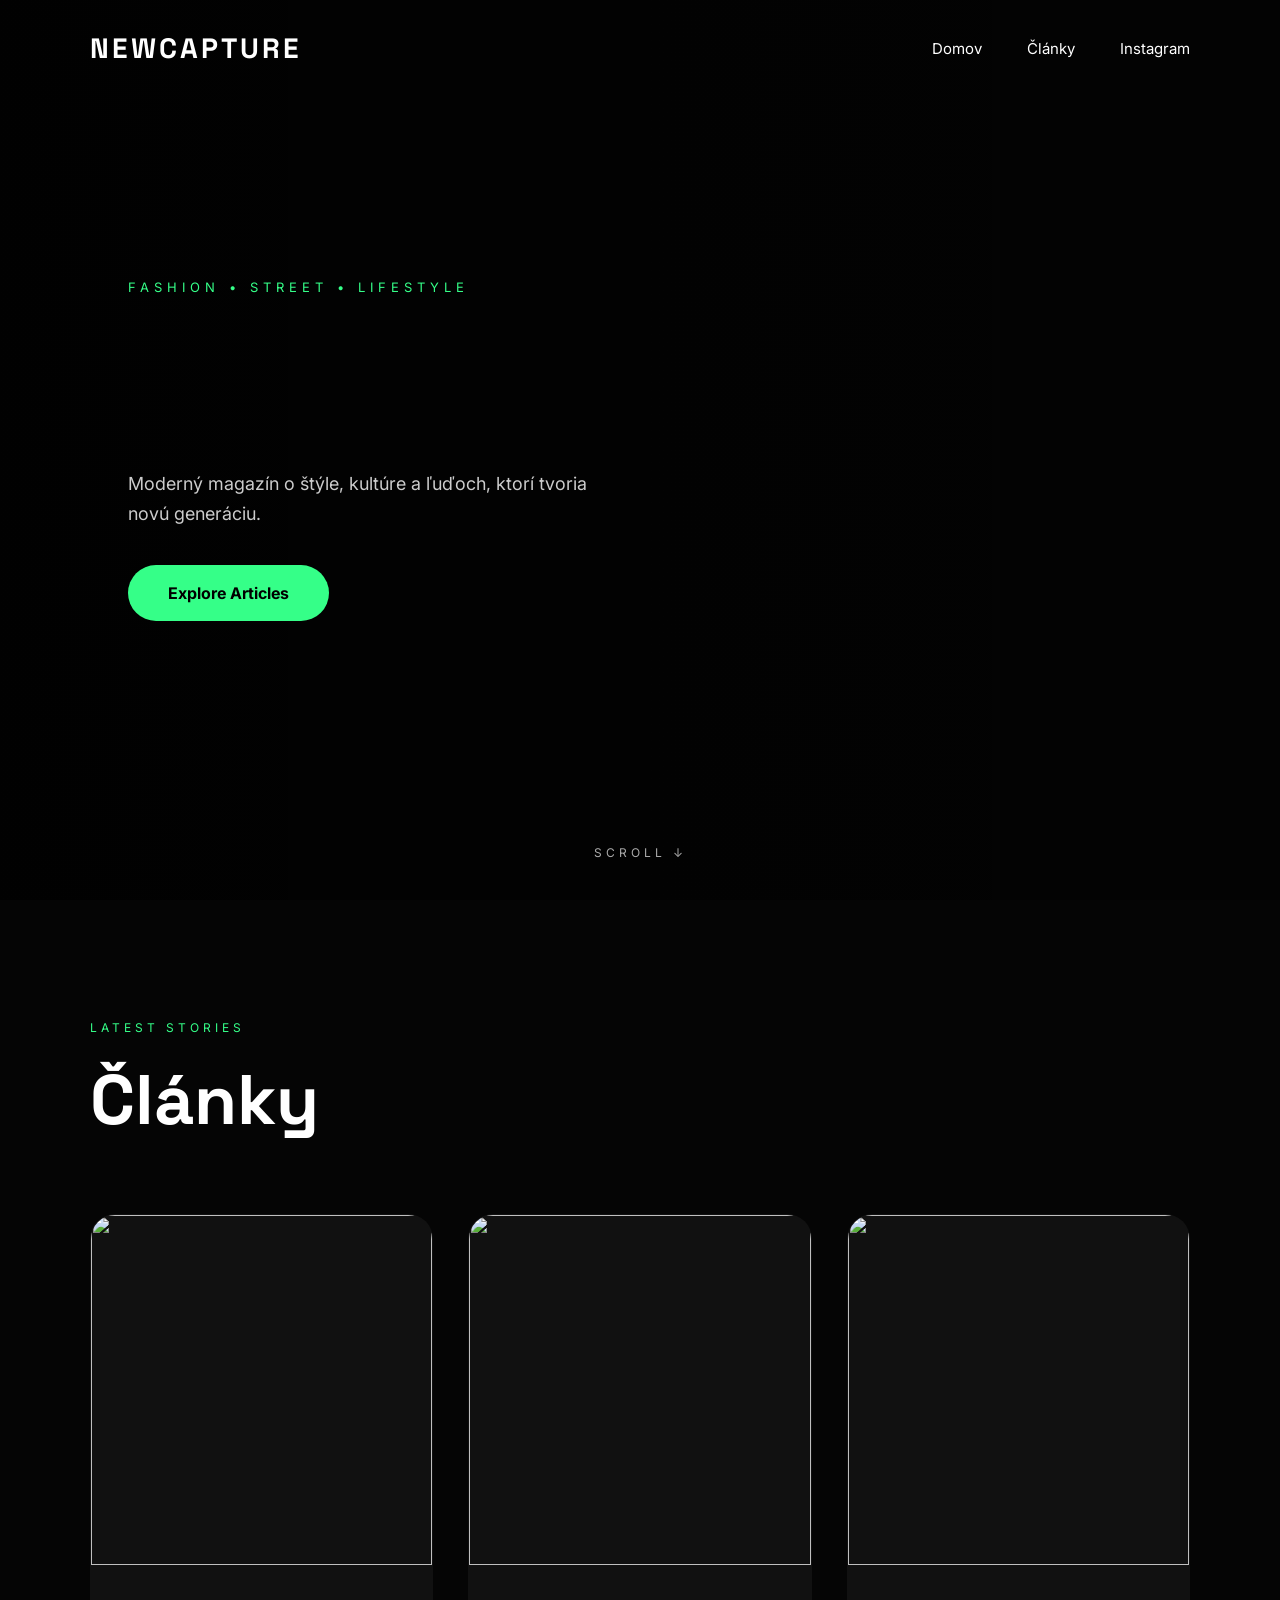
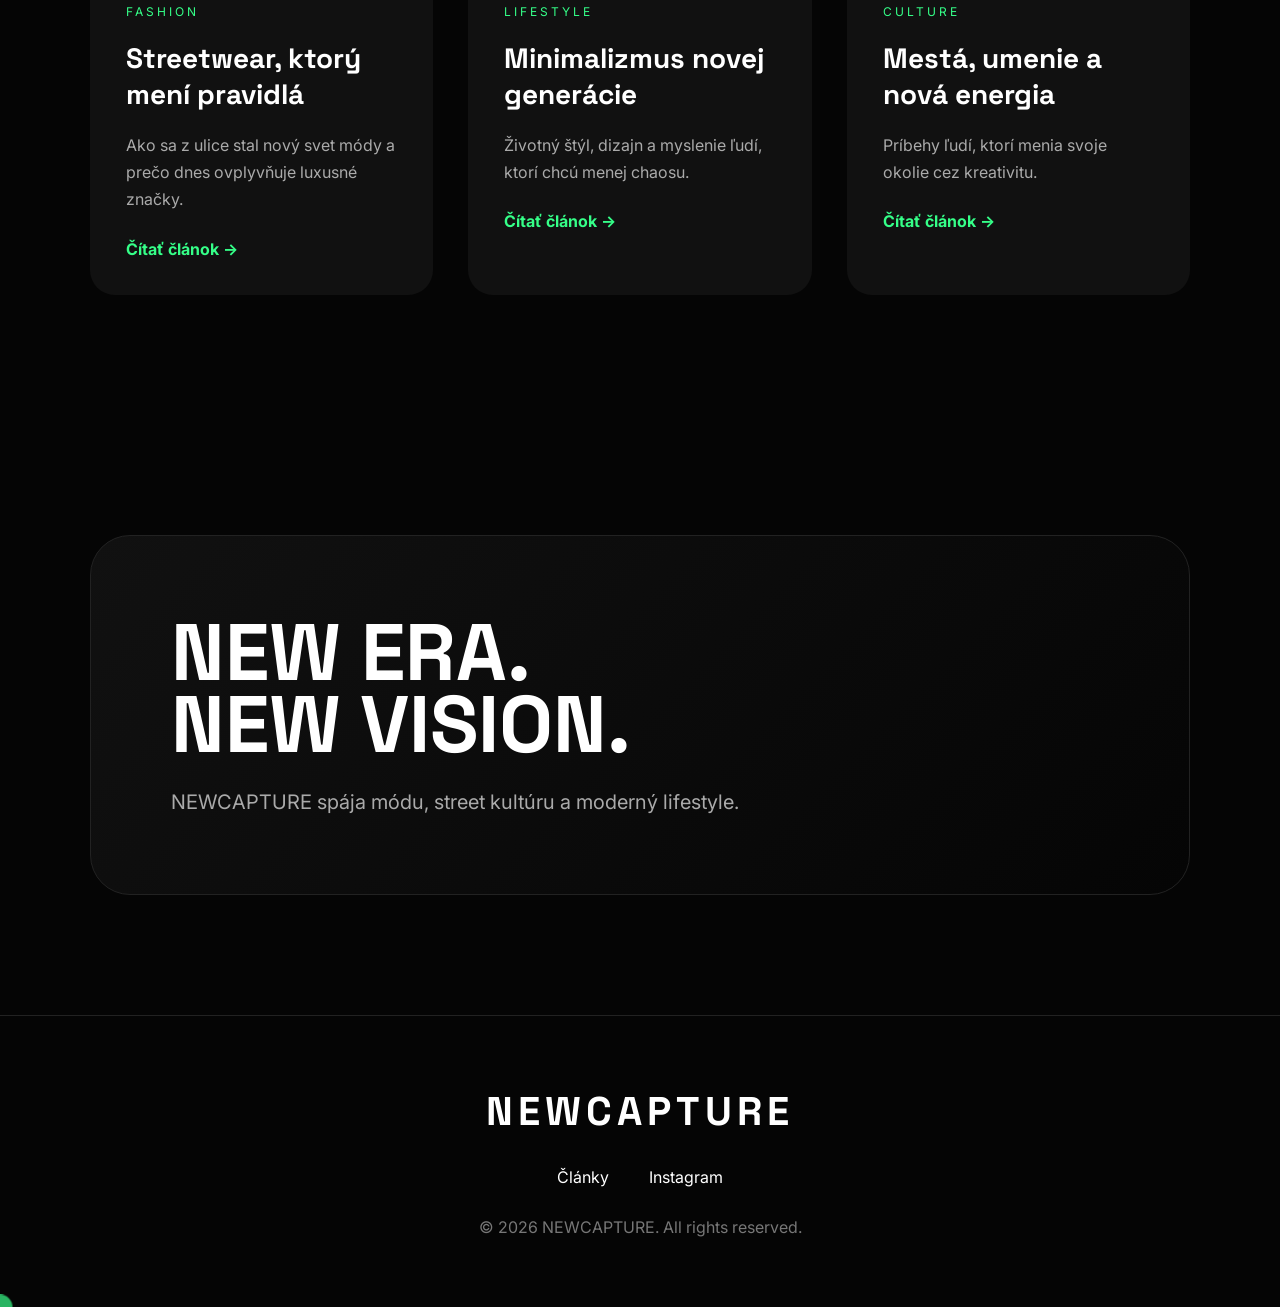
==== index.html @ cebbd97d "Update index.html" ====
<!DOCTYPE html>
<html lang="sk">

<head>

<meta charset="UTF-8">
<meta name="viewport" content="width=device-width, initial-scale=1.0">

<title>NEWCAPTURE — Culture & Lifestyle Magazine</title>

<meta name="description" content="NEWCAPTURE - moderný magazín o fashion, street culture a lifestyle.">

<link rel="preconnect" href="https://fonts.googleapis.com">
<link rel="preconnect" href="https://fonts.gstatic.com" crossorigin>

<link href="https://fonts.googleapis.com/css2?family=Inter:wght@300;400;500;600;700;900&family=Space+Grotesk:wght@400;500;600;700&display=swap" rel="stylesheet">

<link rel="stylesheet" href="style.css">

</head>


<body>


<!-- LOADER -->

<div class="loader">

<div class="loader-logo">
NEWCAPTURE
</div>

</div>



<!-- NAVBAR -->

<header class="navbar">

<div class="logo">
NEWCAPTURE
</div>


<nav>

<a href="#home">Domov</a>
<a href="#articles">Články</a>

<a href="https://instagram.com/" target="_blank">
Instagram
</a>

</nav>


<div class="menu">
<span></span>
<span></span>
</div>


</header>





<!-- HERO -->

<section class="hero" id="home">


<div class="hero-bg"></div>


<div class="hero-content">


<p class="small-title">
FASHION • STREET • LIFESTYLE
</p>


<h1>

</CAPTURE


THE MOMENT>

</h1>


<p class="hero-text">

Moderný magazín o štýle,
kultúre a ľuďoch, ktorí tvoria
novú generáciu.

</p>



<a href="#articles" class="main-button">

Explore Articles

</a>


</div>



<div class="scroll">

SCROLL ↓

</div>


</section>







<!-- ARTICLES -->

<section class="articles" id="articles">


<div class="section-head">


<p>
LATEST STORIES
</p>


<h2>
Články
</h2>


</div>





<div class="article-grid">



<article class="card">


<div class="image">

<img src="https://images.unsplash.com/photo-1523398002811-999ca8dec234?auto=format&fit=crop&w=1200&q=80">

</div>


<div class="card-content">


<span>
FASHION
</span>


<h3>
Streetwear, ktorý mení pravidlá
</h3>


<p>

Ako sa z ulice stal nový svet módy
a prečo dnes ovplyvňuje luxusné značky.

</p>


<a href="#">
Čítať článok →
</a>


</div>


</article>
 






<article class="card">


<div class="image">

<img src="https://images.unsplash.com/photo-1515886657613-9f3515b0c78f?auto=format&fit=crop&w=1200&q=80">

</div>


<div class="card-content">


<span>
LIFESTYLE
</span>


<h3>
Minimalizmus novej generácie
</h3>


<p>

Životný štýl, dizajn a myslenie
ľudí, ktorí chcú menej chaosu.

</p>


<a href="#">
Čítať článok →
</a>


</div>


</article>








<article class="card">


<div class="image">

<img src="https://images.unsplash.com/photo-1483985988355-763728e1935b?auto=format&fit=crop&w=1200&q=80">

</div>


<div class="card-content">


<span>
CULTURE
</span>


<h3>
Mestá, umenie a nová energia
</h3>


<p>

Príbehy ľudí, ktorí menia svoje okolie
cez kreativitu.

</p>


<a href="#">
Čítať článok →
</a>


</div>


</article>



</div>


</section>









<!-- FEATURE -->

<section class="feature">


<div class="feature-box">


<h2>
NEW ERA.
<br>
NEW VISION.
</h2>


<p>

NEWCAPTURE spája módu,
street kultúru a moderný lifestyle.

</p>


</div>


</section>









<!-- FOOTER -->

<footer>


<div class="footer-logo">
NEWCAPTURE
</div>


<div class="footer-links">

<a href="#articles">
Články
</a>


<a href="https://instagram.com/" target="_blank">
Instagram
</a>

</div>



<p>
© 2026 NEWCAPTURE. All rights reserved.
</p>


</footer>





<script src="script.js"></script>


</body>

</html>
---- style.css ----
*{
margin:0;
padding:0;
box-sizing:border-box;
}


:root{

--black:#050505;
--dark:#0b0b0b;
--card:#111111;

--green:#35ff88;
--green-dark:#0fa957;

--white:#ffffff;
--gray:#9b9b9b;

}



html{

scroll-behavior:smooth;

}



body{

background:var(--black);
color:white;
font-family:'Inter',sans-serif;
overflow-x:hidden;

}



/* LOADER */


.loader{

position:fixed;
top:0;
left:0;

width:100%;
height:100vh;

background:#000;

display:flex;
align-items:center;
justify-content:center;

z-index:9999;

animation:loaderOut 1.5s forwards;
animation-delay:1.5s;

}



.loader-logo{

font-family:'Space Grotesk',sans-serif;

font-size:50px;
font-weight:800;

letter-spacing:8px;

color:var(--green);

animation:pulse 1s infinite alternate;

}



@keyframes loaderOut{

to{

opacity:0;
visibility:hidden;

}

}



@keyframes pulse{

from{
opacity:.4;
}

to{
opacity:1;
}

}






/* NAVBAR */


.navbar{

position:fixed;

top:0;
left:0;

width:100%;

padding:30px 7%;

display:flex;

justify-content:space-between;

align-items:center;

z-index:1000;

transition:.4s;

}



.navbar:hover{

background:rgba(0,0,0,.65);

backdrop-filter:blur(20px);

}




.logo{

font-family:'Space Grotesk',sans-serif;

font-size:28px;

font-weight:800;

letter-spacing:3px;

}



nav{

display:flex;

gap:45px;

}



nav a{

color:white;

text-decoration:none;

font-size:15px;

transition:.3s;

}



nav a:hover{

color:var(--green);

}





.menu{

display:none;

}





/* HERO */


.hero{

height:100vh;

position:relative;

display:flex;

align-items:center;

justify-content:center;

overflow:hidden;

}



.hero-bg{

position:absolute;

inset:0;

background:

linear-gradient(
90deg,
rgba(0,0,0,.8),
rgba(0,0,0,.4)
),

url("https://images.unsplash.com/photo-1529139574466-a303027c1d8b?auto=format&fit=crop&w=2000&q=80");


background-size:cover;

background-position:center;

animation:zoom 15s infinite alternate;

}




@keyframes zoom{

from{

transform:scale(1);

}

to{

transform:scale(1.12);

}

}





.hero-content{

position:relative;

z-index:2;

width:80%;

}



.small-title{

color:var(--green);

letter-spacing:5px;

font-size:13px;

margin-bottom:30px;

}



.hero h1{

font-family:'Space Grotesk',sans-serif;

font-size:clamp(60px,10vw,140px);

line-height:.85;

font-weight:900;

letter-spacing:-5px;

animation:titleShow 1.5s ease;

}



@keyframes titleShow{

from{

opacity:0;

transform:translateY(50px);

}

to{

opacity:1;

transform:none;

}

}



.hero-text{

max-width:500px;

color:#ccc;

font-size:18px;

line-height:1.7;

margin:35px 0;

}




.main-button{

display:inline-block;

padding:18px 40px;

border-radius:50px;

background:var(--green);

color:black;

font-weight:700;

text-decoration:none;

transition:.4s;

}



.main-button:hover{

transform:translateY(-5px);

box-shadow:0 0 40px rgba(53,255,136,.5);

}





.scroll{

position:absolute;

bottom:40px;

left:50%;

transform:translateX(-50%);

color:#aaa;

font-size:12px;

letter-spacing:4px;

}






/* ARTICLES */


.articles{

padding:120px 7%;

}



.section-head p{

color:var(--green);

letter-spacing:4px;

font-size:12px;

}



.section-head h2{

font-family:'Space Grotesk';

font-size:70px;

margin:20px 0 70px;

}




.article-grid{

display:grid;

grid-template-columns:repeat(3,1fr);

gap:35px;

}





.card{

background:var(--card);

border-radius:25px;

overflow:hidden;

transition:.5s;

border:1px solid transparent;

}



.card:hover{

transform:translateY(-15px);

border-color:var(--green);

box-shadow:

0 20px 60px rgba(53,255,136,.15);

}





.image{

overflow:hidden;

height:350px;

}



.image img{

width:100%;

height:100%;

object-fit:cover;

transition:.7s;

}



.card:hover img{

transform:scale(1.1);

}





.card-content{

padding:35px;

}



.card-content span{

color:var(--green);

font-size:12px;

letter-spacing:3px;

}



.card-content h3{

font-family:'Space Grotesk';

font-size:28px;

margin:20px 0;

}



.card-content p{

color:#aaa;

line-height:1.7;

}



.card-content a{

display:inline-block;

margin-top:25px;

color:var(--green);

text-decoration:none;

font-weight:bold;

}





/* FEATURE */


.feature{

padding:120px 7%;

}



.feature-box{

padding:80px;

border-radius:40px;

background:

linear-gradient(
135deg,
#111,
#050505
);

border:1px solid #222;

}



.feature h2{

font-family:'Space Grotesk';

font-size:80px;

line-height:.9;

}



.feature p{

margin-top:30px;

color:#aaa;

font-size:20px;

}







/* FOOTER */


footer{

padding:70px 7%;

border-top:1px solid #222;

text-align:center;

}



.footer-logo{

font-family:'Space Grotesk';

font-size:40px;

font-weight:900;

letter-spacing:5px;

}



.footer-links{

margin:30px;

display:flex;

justify-content:center;

gap:40px;

}



.footer-links a{

color:white;

text-decoration:none;

}



.footer-links a:hover{

color:var(--green);

}



footer p{

color:#777;

}





/* MOBILE */


@media(max-width:900px){


nav{

display:none;

}


.menu{

display:block;

}


.hero-content{

width:90%;

}


.hero h1{

letter-spacing:-2px;

}



.article-grid{

grid-template-columns:1fr;

}



.section-head h2{

font-size:50px;

}



.feature-box{

padding:40px;

}



.feature h2{

font-size:50px;

}



}
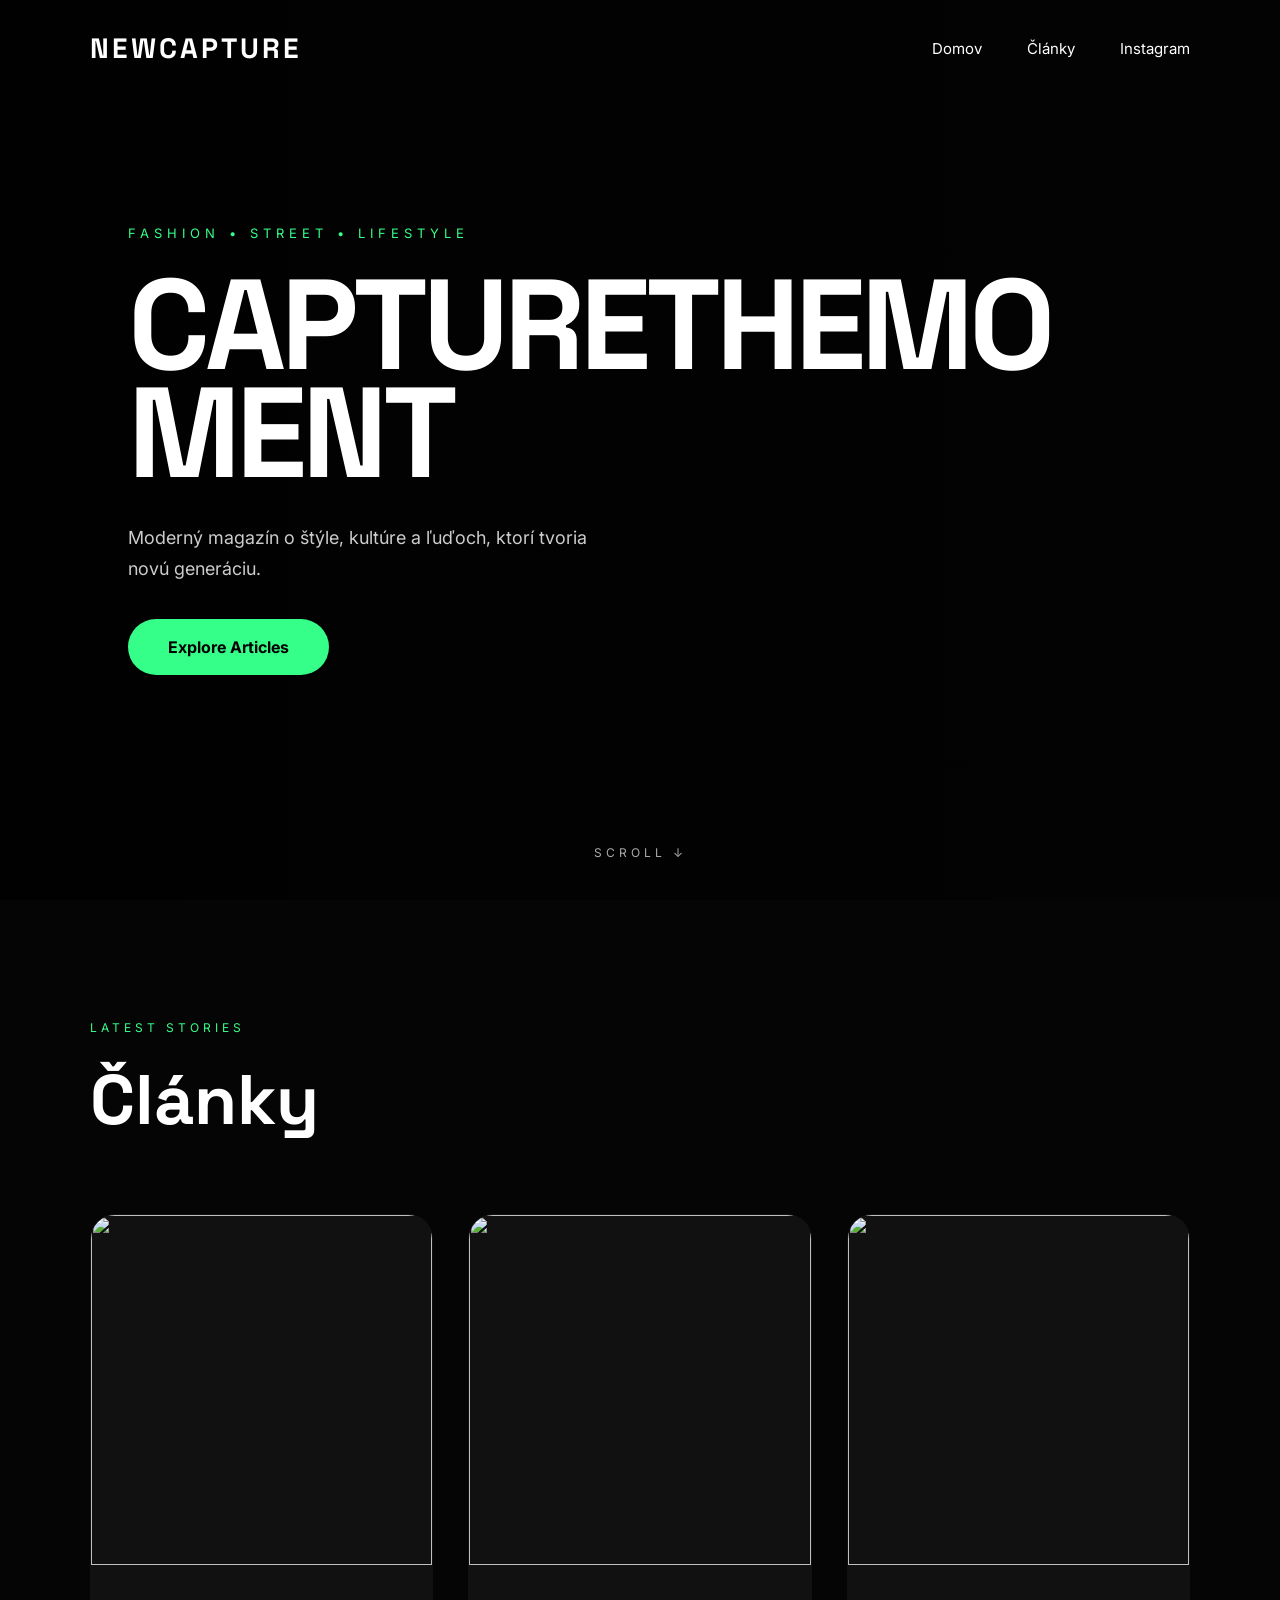
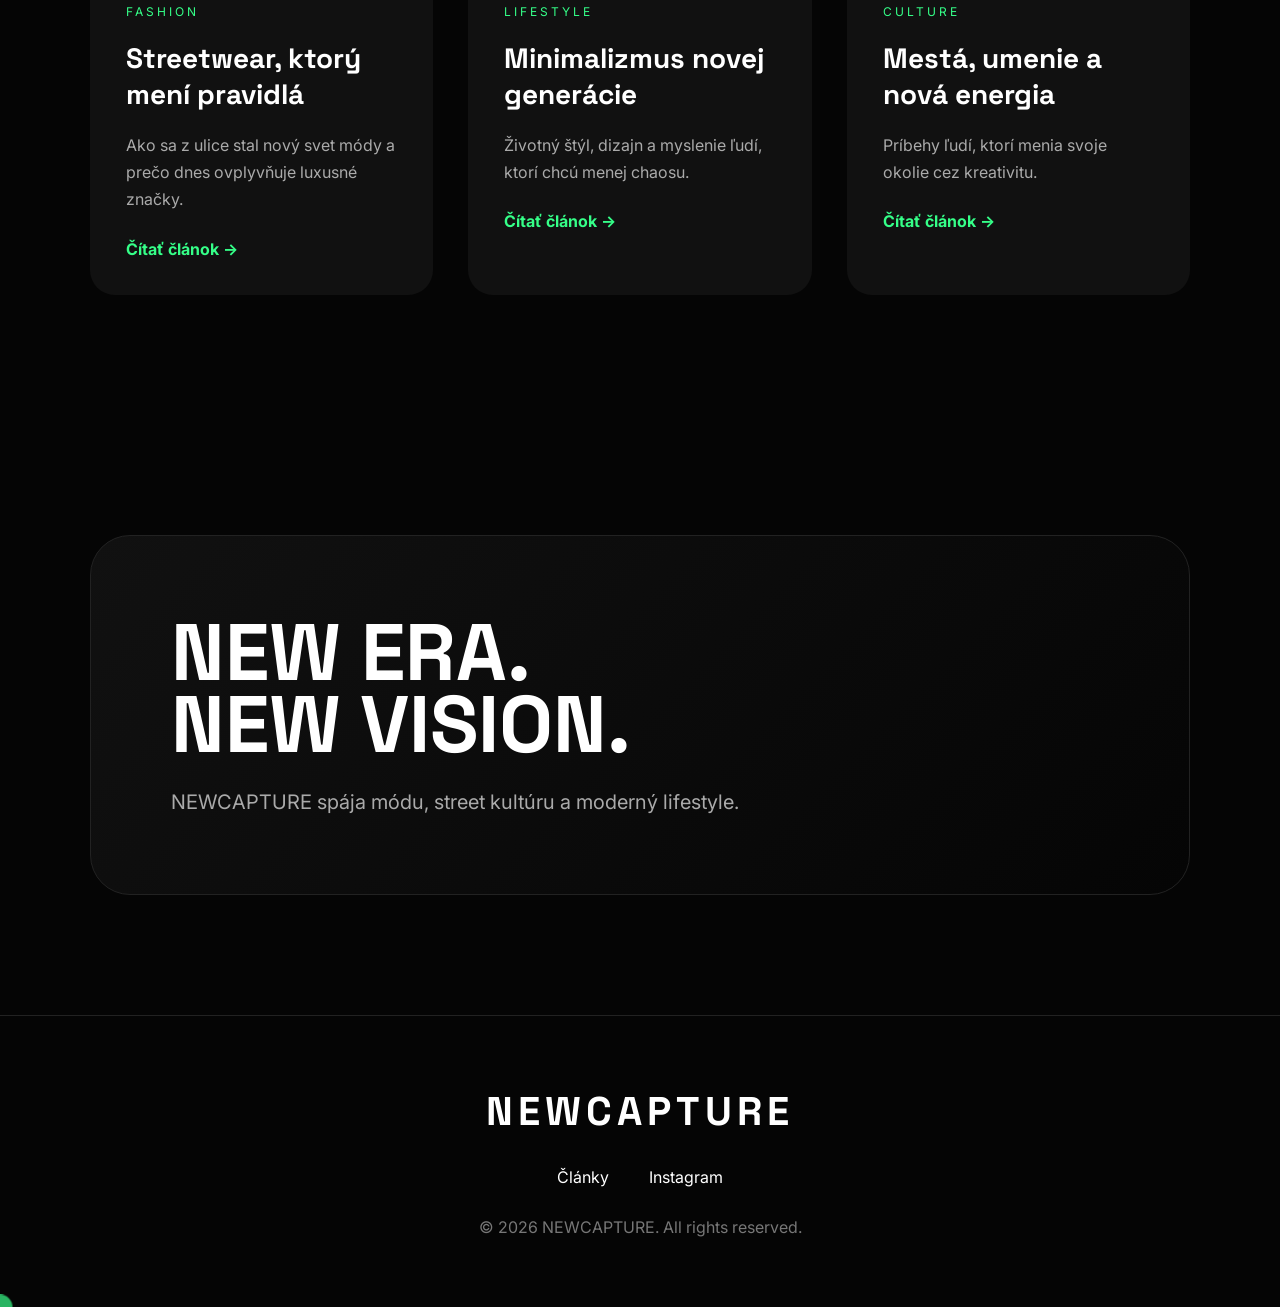
==== commit d6cd8d77: "Update index.html" ====
--- a/index.html
+++ b/index.html
@@ -86,10 +86,8 @@
 
 <h1>
 
-</CAPTURE
-
-
-THE MOMENT>
+CAPTURE
+THE MOMENT 
 
 </h1>
 
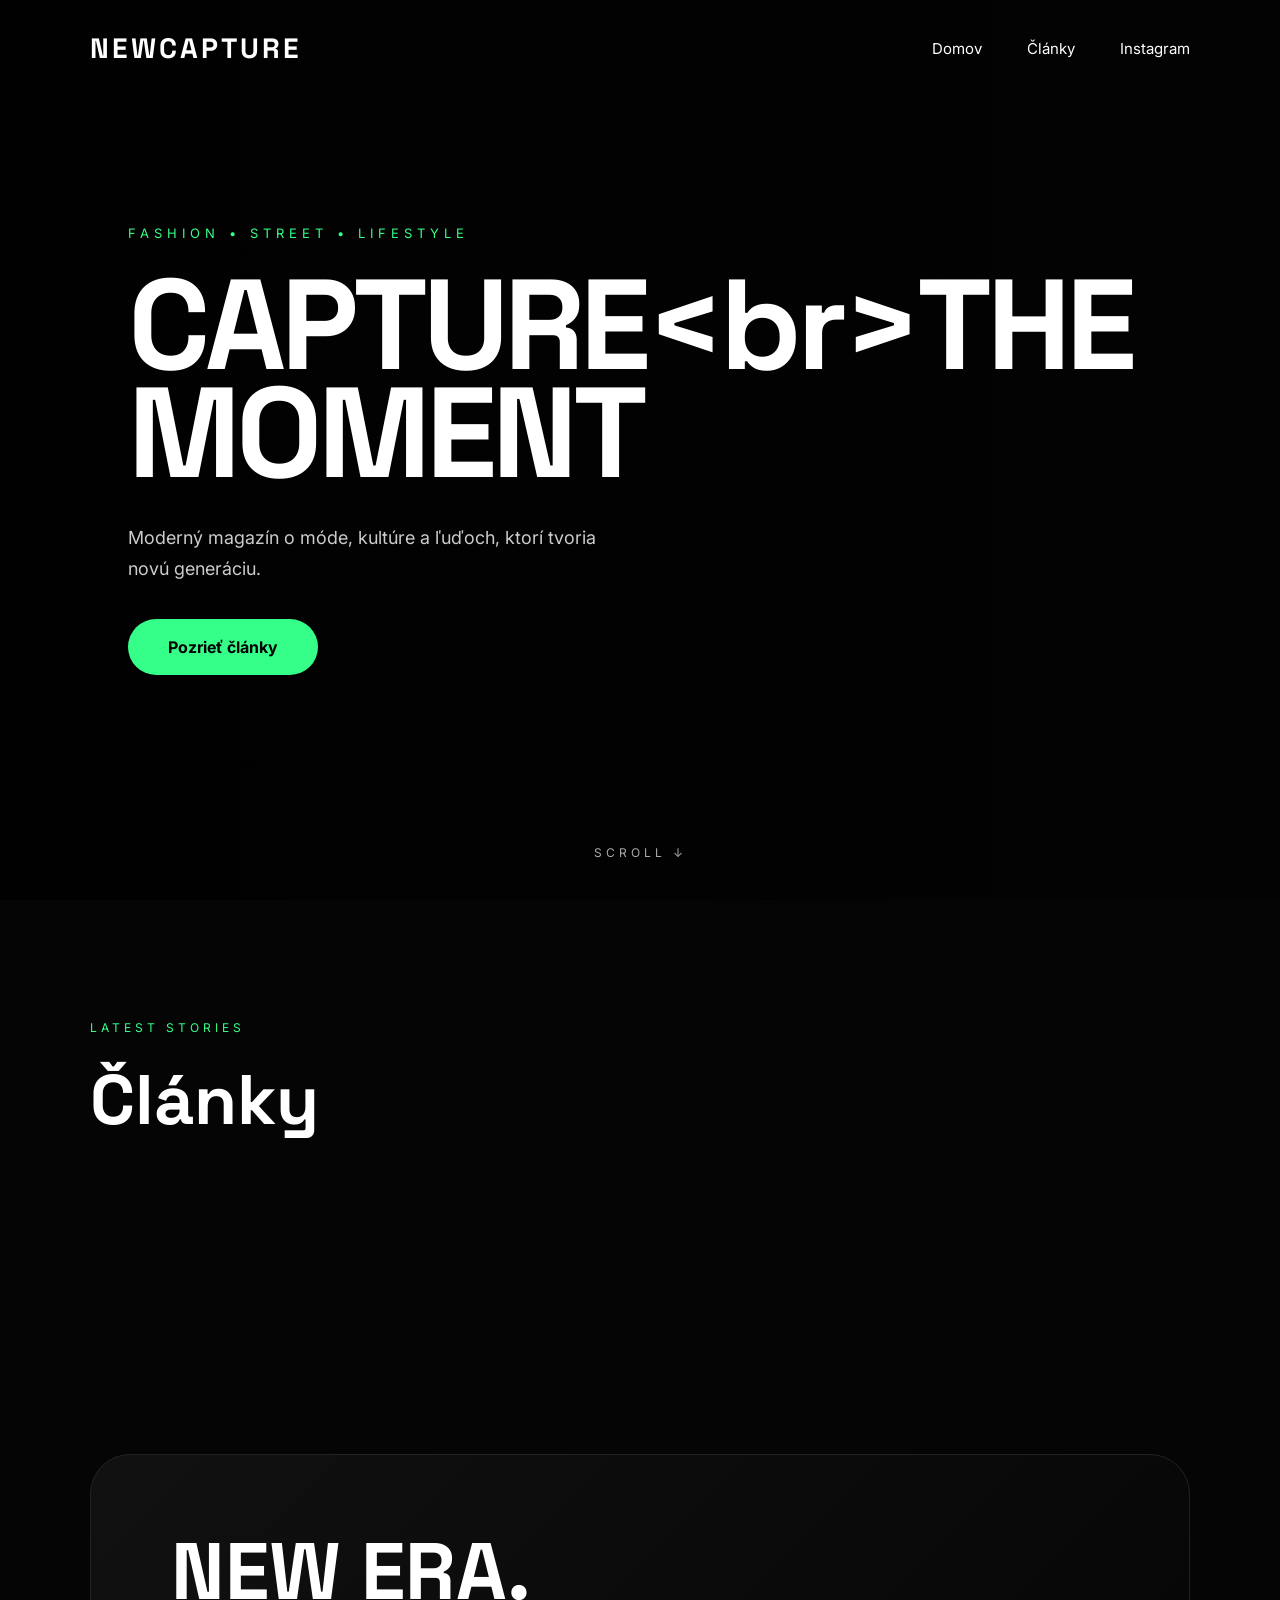
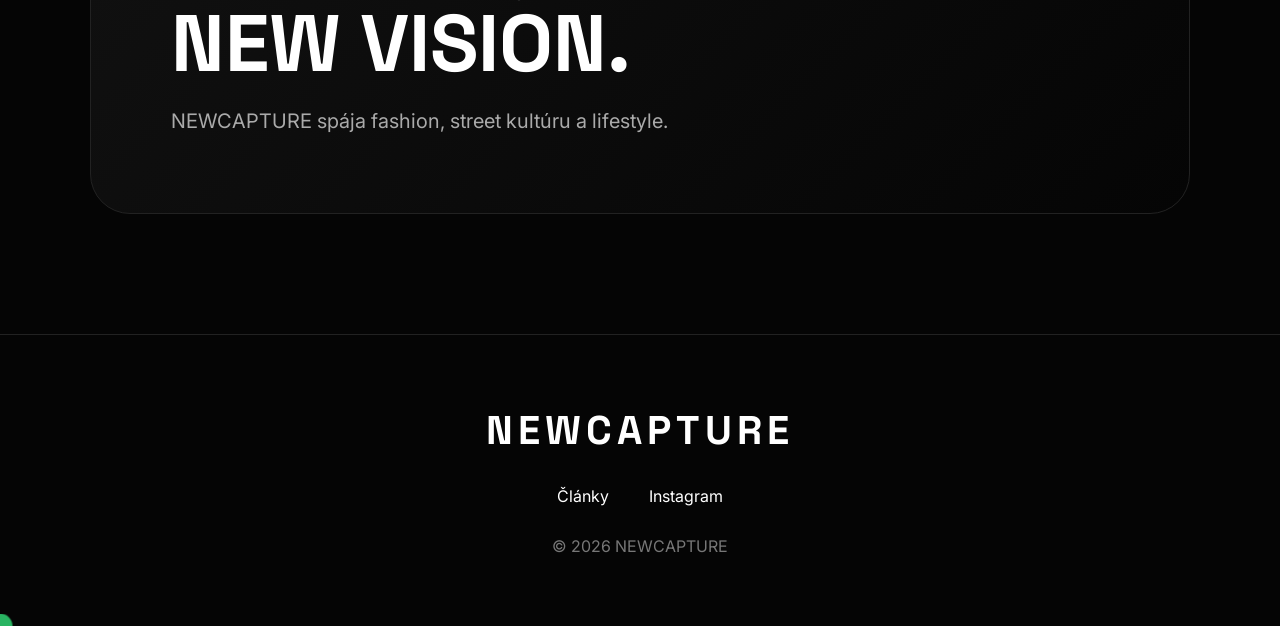
==== commit 70ab41c1: "Create index.html" ====
--- a/index.html
+++ b/index.html
@@ -8,59 +8,56 @@
 
 <title>NEWCAPTURE — Culture & Lifestyle Magazine</title>
 
-<meta name="description" content="NEWCAPTURE - moderný magazín o fashion, street culture a lifestyle.">
+<meta name="description" content="NEWCAPTURE - fashion, street culture and lifestyle magazine">
+
 
 <link rel="preconnect" href="https://fonts.googleapis.com">
 <link rel="preconnect" href="https://fonts.gstatic.com" crossorigin>
 
-<link href="https://fonts.googleapis.com/css2?family=Inter:wght@300;400;500;600;700;900&family=Space+Grotesk:wght@400;500;600;700&display=swap" rel="stylesheet">
+<link href="https://fonts.googleapis.com/css2?family=Inter:wght@300;400;500;700;900&family=Space+Grotesk:wght@500;700&display=swap" rel="stylesheet">
+
 
 <link rel="stylesheet" href="style.css">
 
+
 </head>
 
 
 <body>
 
 
-<!-- LOADER -->
-
-<div class="loader">
-
-<div class="loader-logo">
-NEWCAPTURE
-</div>
-
-</div>
-
-
 
 <!-- NAVBAR -->
 
 <header class="navbar">
+
 
 <div class="logo">
 NEWCAPTURE
 </div>
 
 
+
 <nav>
 
-<a href="#home">Domov</a>
-<a href="#articles">Články</a>
+<a href="#home">
+Domov
+</a>
+
+
+<a href="#articles">
+Články
+</a>
+
 
 <a href="https://instagram.com/" target="_blank">
 Instagram
 </a>
 
+
 </nav>
 
 
-<div class="menu">
-<span></span>
-<span></span>
-</div>
-
 
 </header>
 
@@ -70,10 +67,12 @@
 
 <!-- HERO -->
 
+
 <section class="hero" id="home">
 
 
 <div class="hero-bg"></div>
+
 
 
 <div class="hero-content">
@@ -84,19 +83,20 @@
 </p>
 
 
+
 <h1>
-
 CAPTURE
-THE MOMENT 
-
+<br>
+THE MOMENT
 </h1>
 
 
+
 <p class="hero-text">
 
-Moderný magazín o štýle,
-kultúre a ľuďoch, ktorí tvoria
-novú generáciu.
+Moderný magazín o móde,
+kultúre a ľuďoch,
+ktorí tvoria novú generáciu.
 
 </p>
 
@@ -104,9 +104,10 @@
 
 <a href="#articles" class="main-button">
 
-Explore Articles
-
-</a>
+Pozrieť články
+
+</a>
+
 
 
 </div>
@@ -130,7 +131,9 @@
 
 <!-- ARTICLES -->
 
+
 <section class="articles" id="articles">
+
 
 
 <div class="section-head">
@@ -152,149 +155,14 @@
 
 
 
-<div class="article-grid">
-
-
-
-<article class="card">
-
-
-<div class="image">
-
-<img src="https://images.unsplash.com/photo-1523398002811-999ca8dec234?auto=format&fit=crop&w=1200&q=80">
-
-</div>
-
-
-<div class="card-content">
-
-
-<span>
-FASHION
-</span>
-
-
-<h3>
-Streetwear, ktorý mení pravidlá
-</h3>
-
-
-<p>
-
-Ako sa z ulice stal nový svet módy
-a prečo dnes ovplyvňuje luxusné značky.
-
-</p>
-
-
-<a href="#">
-Čítať článok →
-</a>
-
-
-</div>
-
-
-</article>
- 
-
-
-
-
-
-
-<article class="card">
-
-
-<div class="image">
-
-<img src="https://images.unsplash.com/photo-1515886657613-9f3515b0c78f?auto=format&fit=crop&w=1200&q=80">
-
-</div>
-
-
-<div class="card-content">
-
-
-<span>
-LIFESTYLE
-</span>
-
-
-<h3>
-Minimalizmus novej generácie
-</h3>
-
-
-<p>
-
-Životný štýl, dizajn a myslenie
-ľudí, ktorí chcú menej chaosu.
-
-</p>
-
-
-<a href="#">
-Čítať článok →
-</a>
-
-
-</div>
-
-
-</article>
-
-
-
-
-
-
-
-
-<article class="card">
-
-
-<div class="image">
-
-<img src="https://images.unsplash.com/photo-1483985988355-763728e1935b?auto=format&fit=crop&w=1200&q=80">
-
-</div>
-
-
-<div class="card-content">
-
-
-<span>
-CULTURE
-</span>
-
-
-<h3>
-Mestá, umenie a nová energia
-</h3>
-
-
-<p>
-
-Príbehy ľudí, ktorí menia svoje okolie
-cez kreativitu.
-
-</p>
-
-
-<a href="#">
-Čítať článok →
-</a>
-
-
-</div>
-
-
-</article>
-
-
-
-</div>
+<!-- SEM SA AUTOMATICKY VLOŽIA ČLÁNKY Z JSON -->
+
+<div class="article-grid" id="articles">
+
+
+</div>
+
+
 
 
 </section>
@@ -305,10 +173,9 @@
 
 
 
-
-
 <!-- FEATURE -->
 
+
 <section class="feature">
 
 
@@ -316,16 +183,18 @@
 
 
 <h2>
+
 NEW ERA.
 <br>
 NEW VISION.
+
 </h2>
 
 
 <p>
 
-NEWCAPTURE spája módu,
-street kultúru a moderný lifestyle.
+NEWCAPTURE spája fashion,
+street kultúru a lifestyle.
 
 </p>
 
@@ -342,18 +211,22 @@
 
 
 
-
 <!-- FOOTER -->
 
+
 <footer>
 
 
 <div class="footer-logo">
+
 NEWCAPTURE
-</div>
+
+</div>
+
 
 
 <div class="footer-links">
+
 
 <a href="#articles">
 Články
@@ -364,13 +237,17 @@
 Instagram
 </a>
 
+
 </div>
 
 
 
 <p>
-© 2026 NEWCAPTURE. All rights reserved.
-</p>
+
+© 2026 NEWCAPTURE
+
+</p>
+
 
 
 </footer>
@@ -379,9 +256,11 @@
 
 
 
+
+
 <script src="script.js"></script>
 
 
 </body>
 
-</html>
+</html>
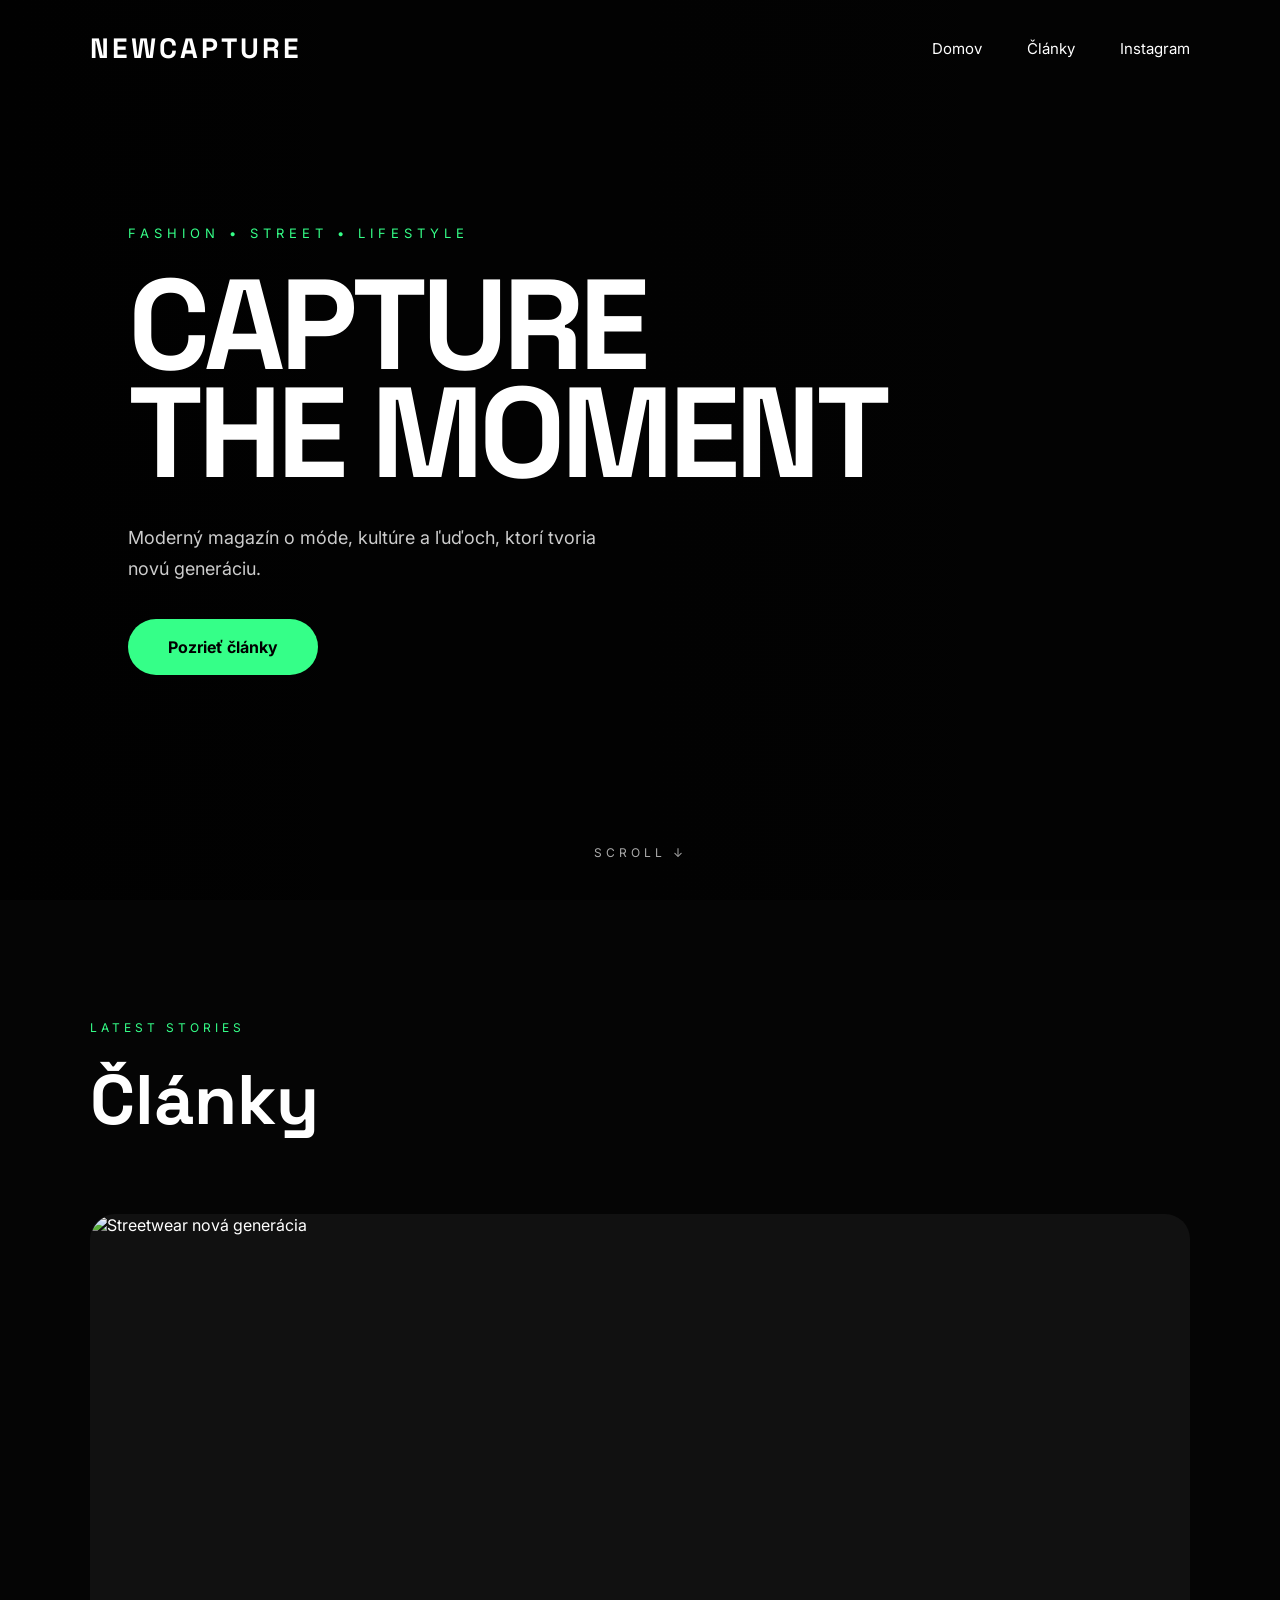
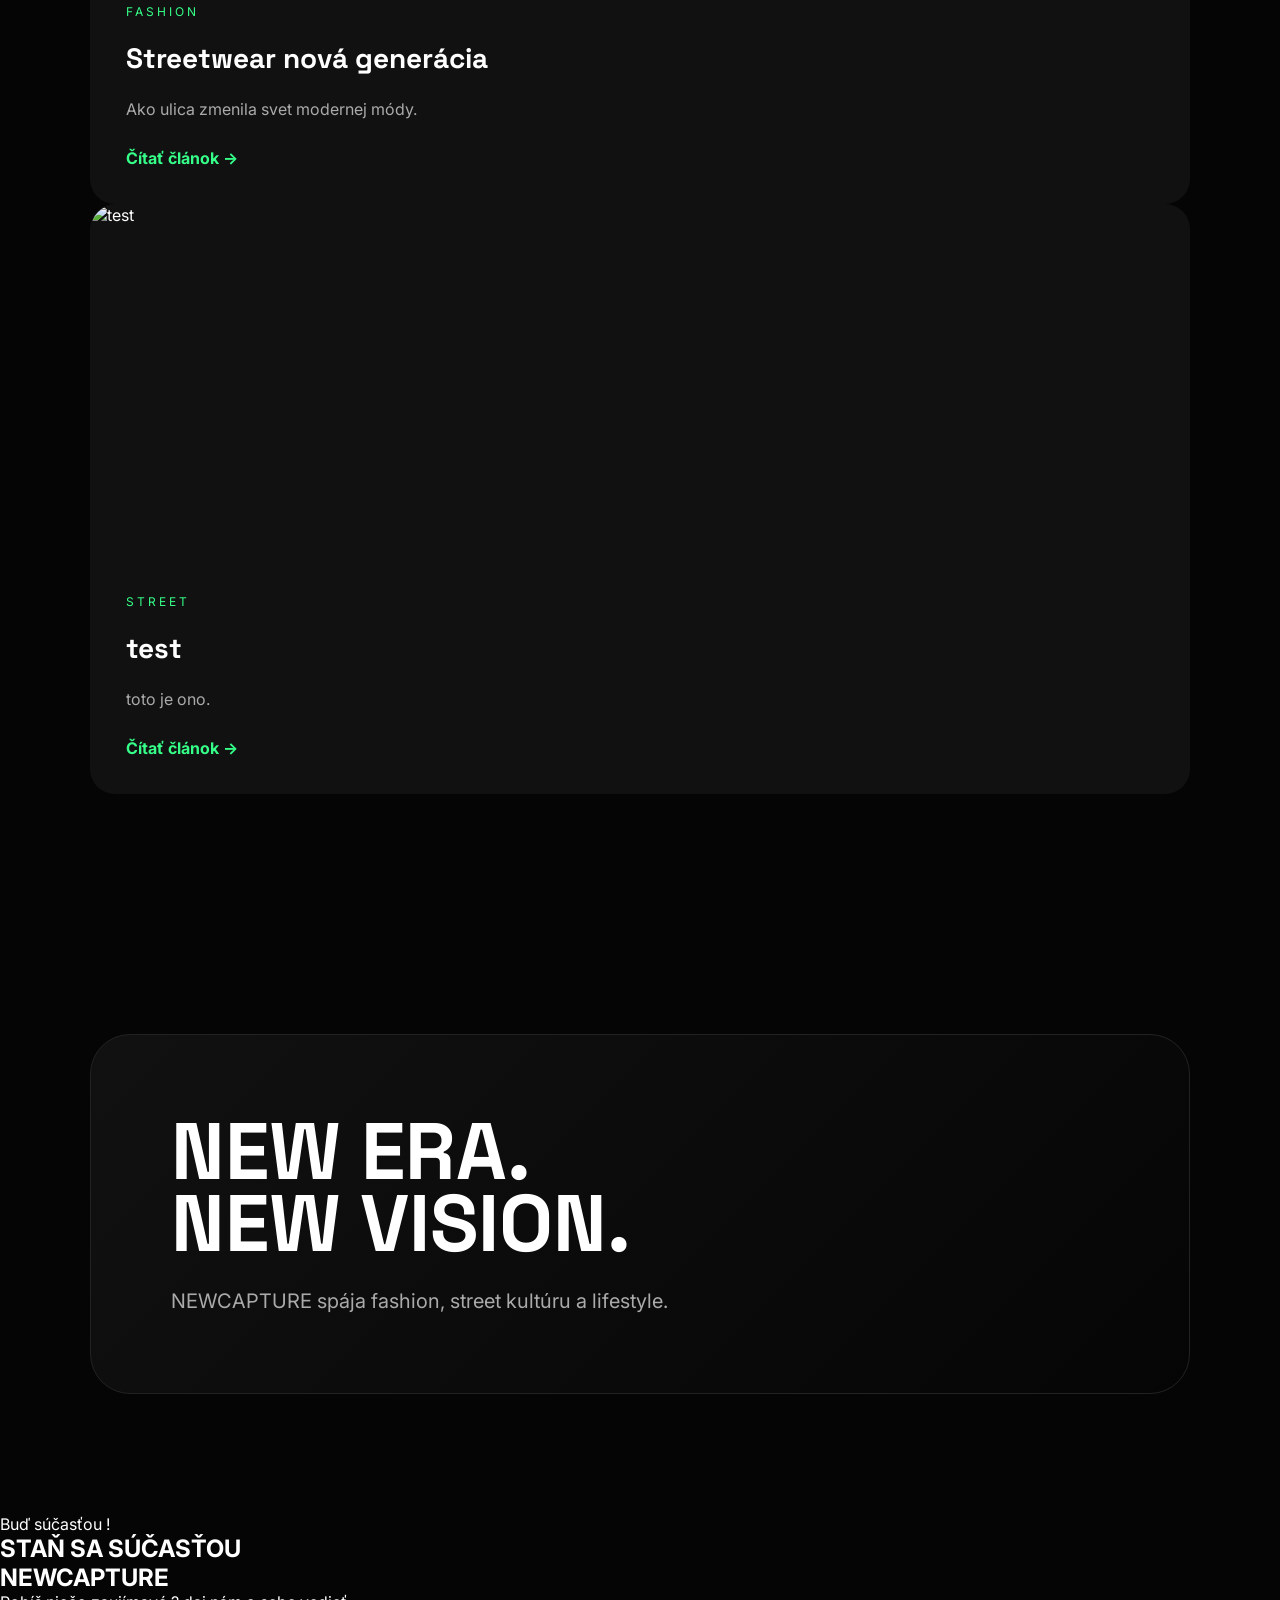
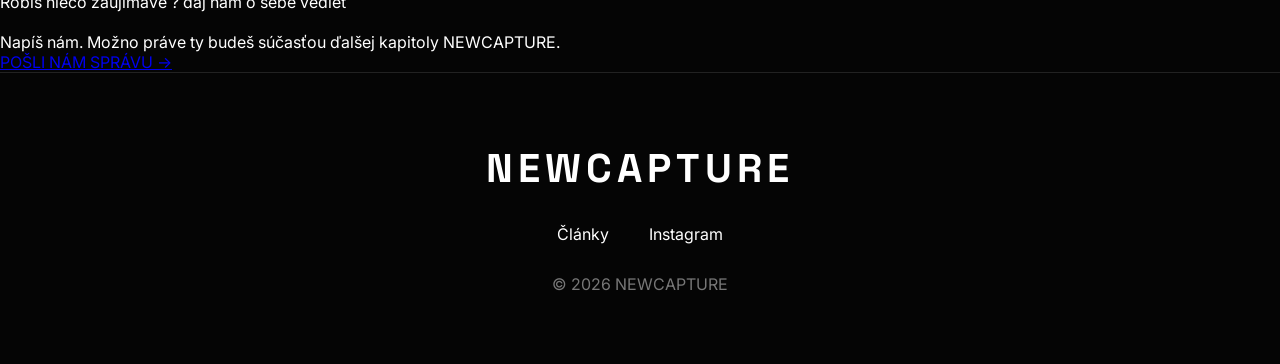
==== commit c8841286: "Update index.html" ====
--- a/index.html
+++ b/index.html
@@ -204,7 +204,47 @@
 
 </section>
 
-
+<!-- JOIN NEWCAPTURE -->
+
+<section class="join-section">
+
+
+<div class="join-box">
+
+
+<p class="join-small">
+Buď súčasťou !
+</p>
+
+
+
+<h2>
+STAŇ SA SÚČASŤOU
+<br>
+NEWCAPTURE
+</h2>
+
+
+
+<p>
+Robíš niečo zaujímavé ? daj nám o sebe vedieť
+<br><br>
+Napíš nám. Možno práve ty budeš súčasťou
+ďalšej kapitoly NEWCAPTURE.
+</p>
+
+
+
+<a href="mailto:newcapture.space@gmail.com" class="join-button">
+POŠLI NÁM SPRÁVU →
+</a>
+
+
+
+</div>
+
+
+</section>
 
 
 
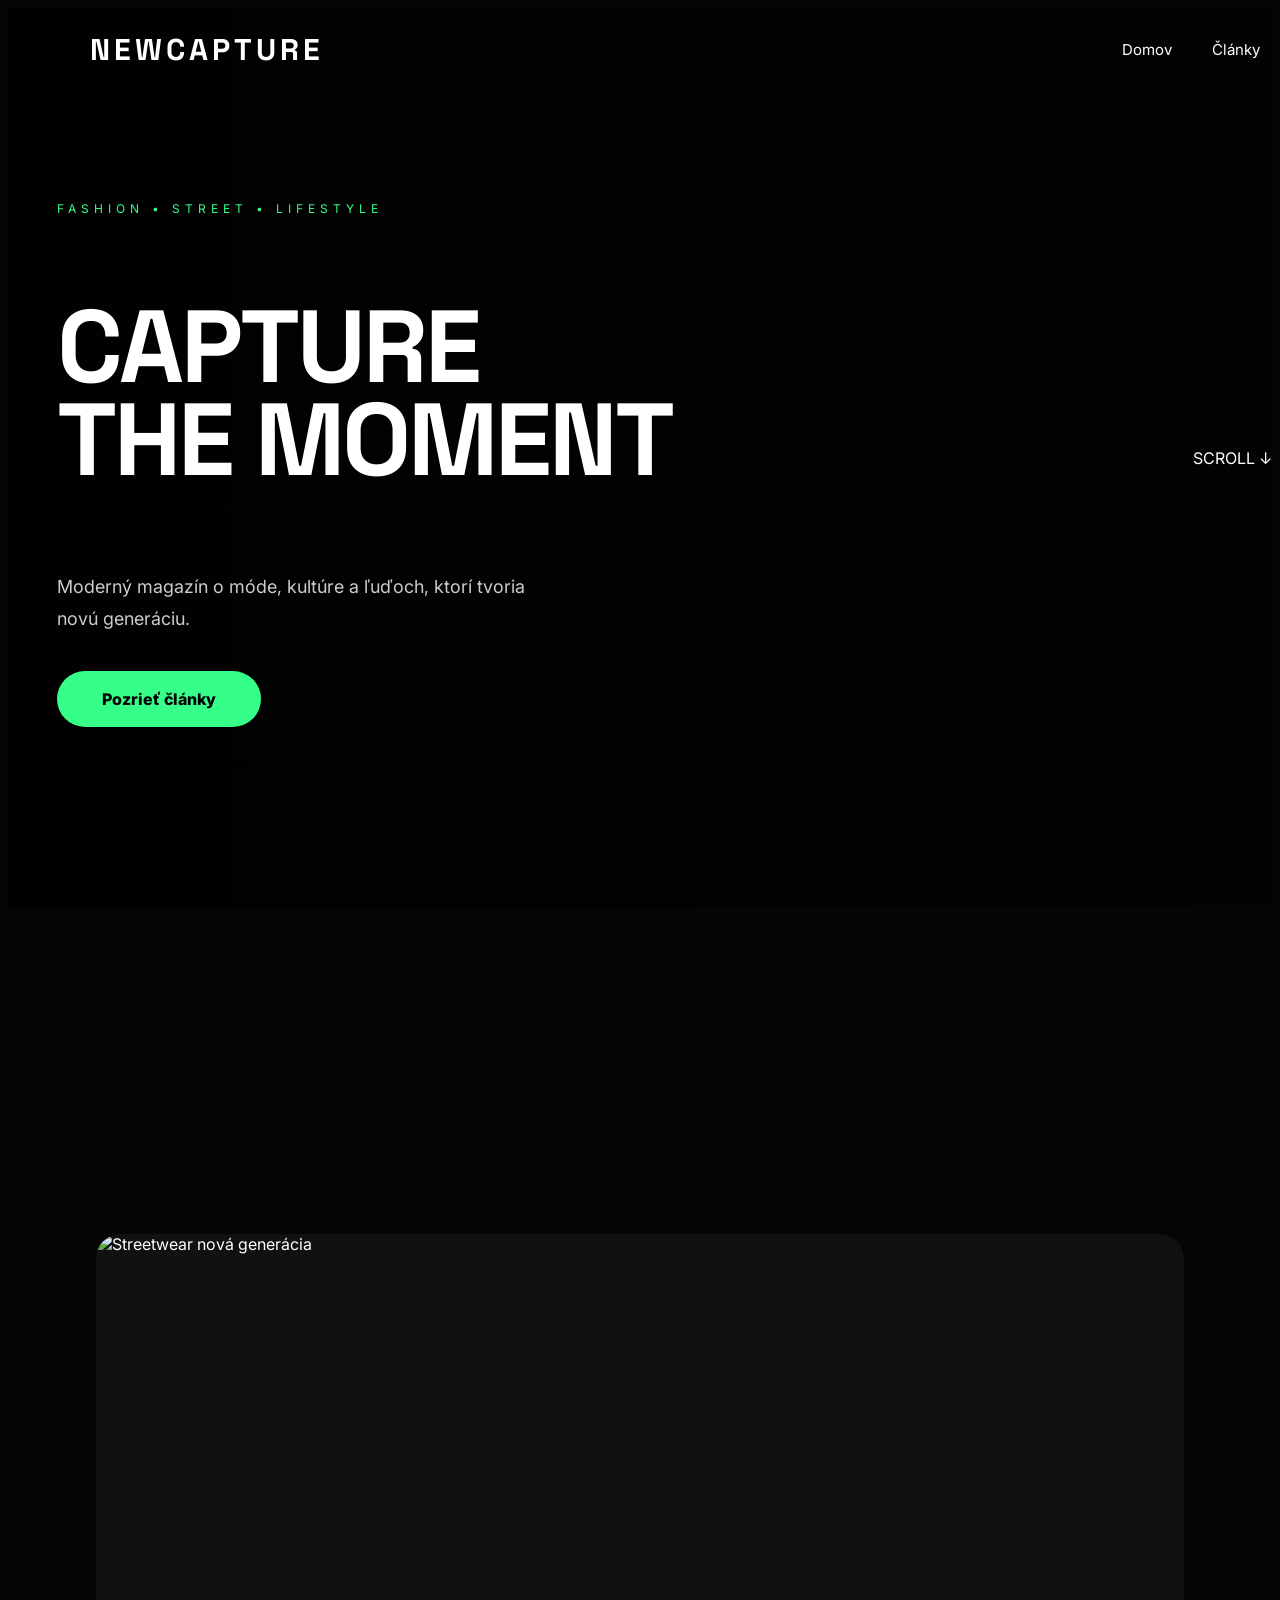
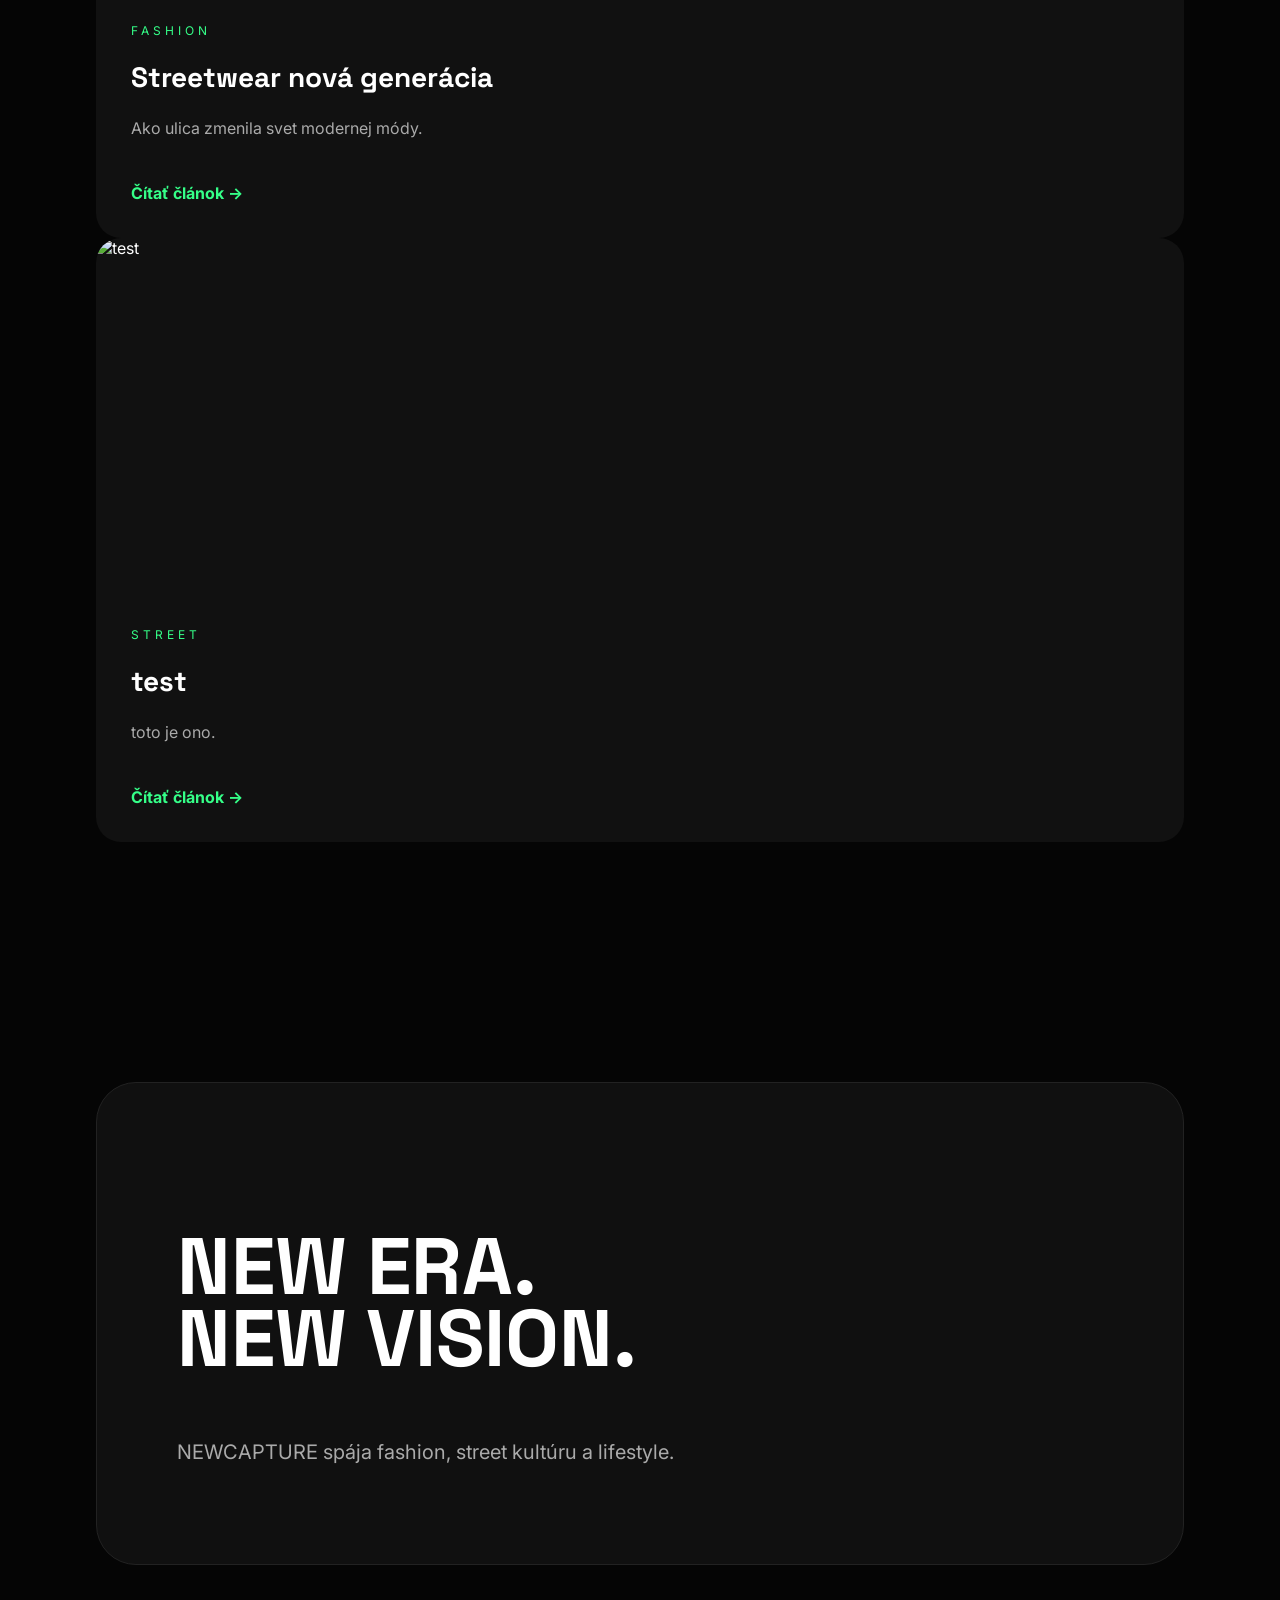
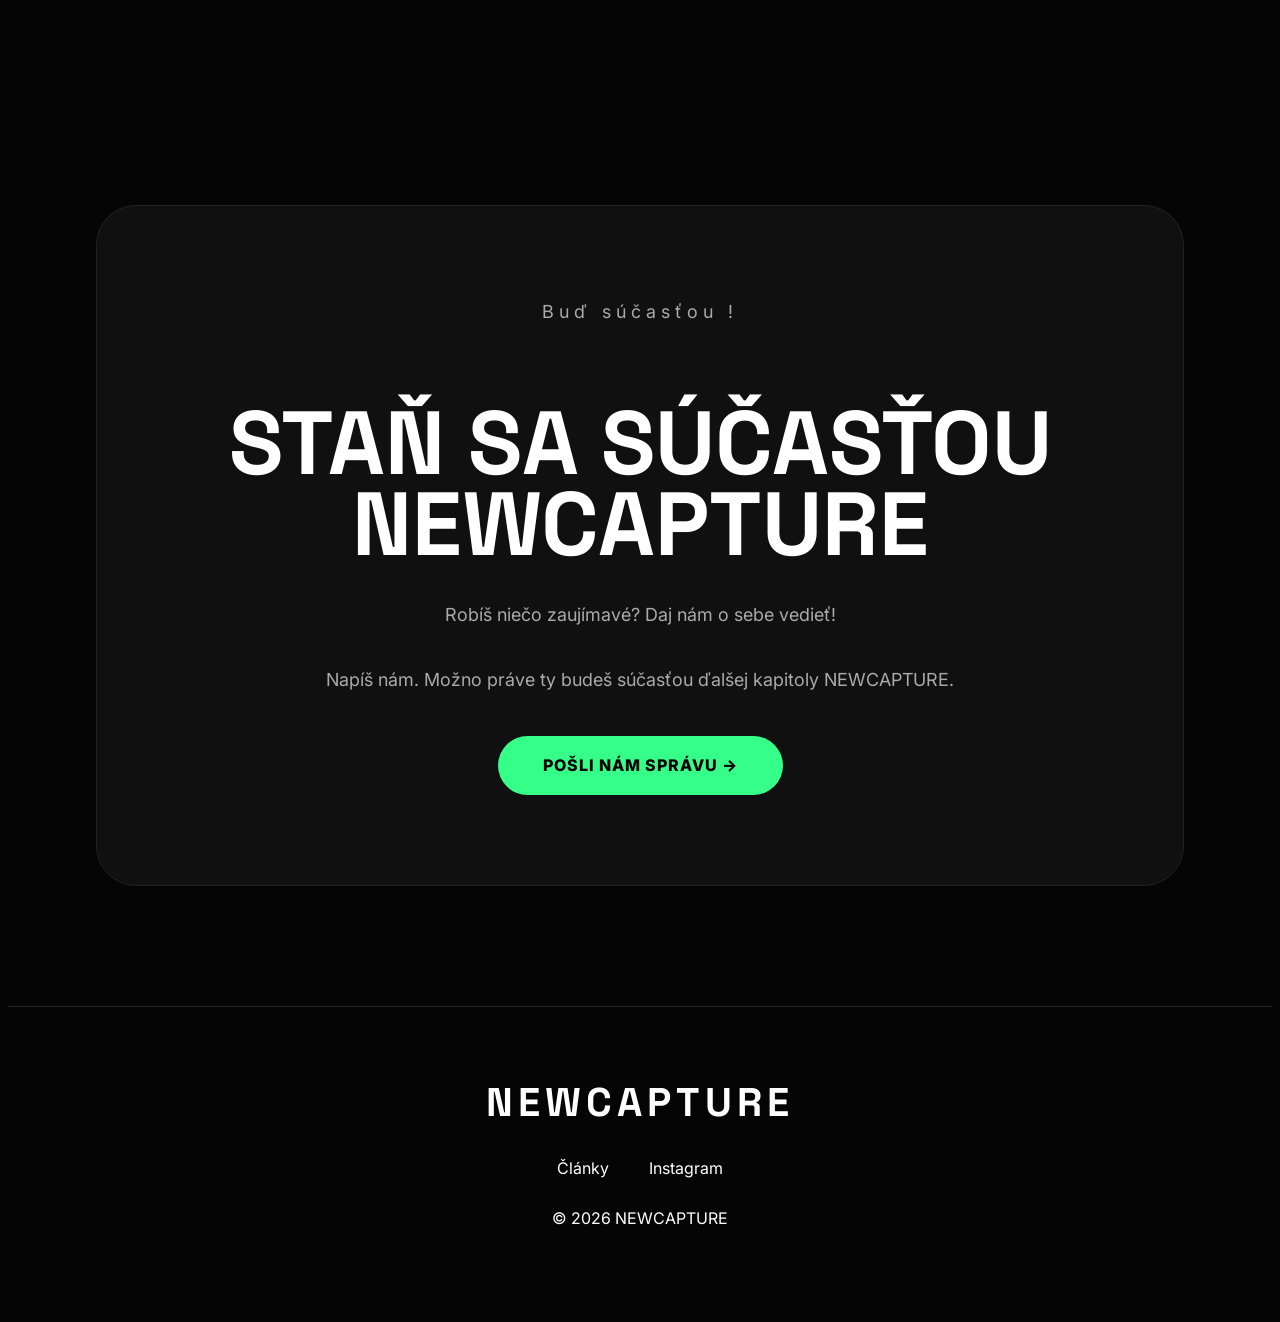
==== commit 31bedd12: "Update index.html" ====
--- a/index.html
+++ b/index.html
@@ -227,7 +227,7 @@
 
 
 <p>
-Robíš niečo zaujímavé ? daj nám o sebe vedieť
+Robíš niečo zaujímavé? Daj nám o sebe vedieť!
 <br><br>
 Napíš nám. Možno práve ty budeš súčasťou
 ďalšej kapitoly NEWCAPTURE.
--- a/style.css
+++ b/style.css
@@ -1,29 +1,30 @@
+=====================================
+   NEWCAPTURE STYLE
+===================================== */
+
+
 *{
-margin:0;
-padding:0;
-box-sizing:border-box;
+    margin:0;
+    padding:0;
+    box-sizing:border-box;
 }
 
 
 :root{
 
---black:#050505;
---dark:#0b0b0b;
---card:#111111;
-
---green:#35ff88;
---green-dark:#0fa957;
-
---white:#ffffff;
---gray:#9b9b9b;
-
-}
-
+    --black:#050505;
+    --dark:#0b0b0b;
+    --card:#111111;
+    --green:#35ff88;
+    --white:#ffffff;
+    --gray:#999999;
+
+}
 
 
 html{
 
-scroll-behavior:smooth;
+    scroll-behavior:smooth;
 
 }
 
@@ -31,147 +32,85 @@
 
 body{
 
-background:var(--black);
-color:white;
-font-family:'Inter',sans-serif;
-overflow-x:hidden;
-
-}
-
-
-
-/* LOADER */
-
-
-.loader{
-
-position:fixed;
-top:0;
-left:0;
-
-width:100%;
-height:100vh;
-
-background:#000;
-
-display:flex;
-align-items:center;
-justify-content:center;
-
-z-index:9999;
-
-animation:loaderOut 1.5s forwards;
-animation-delay:1.5s;
-
-}
-
-
-
-.loader-logo{
-
-font-family:'Space Grotesk',sans-serif;
-
-font-size:50px;
-font-weight:800;
-
-letter-spacing:8px;
-
-color:var(--green);
-
-animation:pulse 1s infinite alternate;
-
-}
-
-
-
-@keyframes loaderOut{
-
-to{
-
-opacity:0;
-visibility:hidden;
-
-}
-
-}
-
-
-
-@keyframes pulse{
-
-from{
-opacity:.4;
-}
-
-to{
-opacity:1;
-}
-
-}
-
-
-
-
-
-
-/* NAVBAR */
+    background:var(--black);
+
+    color:white;
+
+    font-family:'Inter',sans-serif;
+
+    overflow-x:hidden;
+
+}
+
+
+
+
+
+/* =========================
+NAVBAR
+========================= */
 
 
 .navbar{
 
-position:fixed;
-
-top:0;
-left:0;
-
-width:100%;
-
-padding:30px 7%;
-
-display:flex;
-
-justify-content:space-between;
-
-align-items:center;
-
-z-index:1000;
-
-transition:.4s;
-
-}
-
-
-
-.navbar:hover{
-
-background:rgba(0,0,0,.65);
-
-backdrop-filter:blur(20px);
-
-}
+    position:fixed;
+
+    top:0;
+
+    left:0;
+
+    width:100%;
+
+    padding:30px 7%;
+
+    display:flex;
+
+    justify-content:space-between;
+
+    align-items:center;
+
+    z-index:9999;
+
+    transition:.4s ease;
+
+}
+
+
+
+.navbar.active{
+
+    background:rgba(0,0,0,.8);
+
+    backdrop-filter:blur(20px);
+
+    padding:20px 7%;
+
+}
+
 
 
 
 
 .logo{
 
-font-family:'Space Grotesk',sans-serif;
-
-font-size:28px;
-
-font-weight:800;
-
-letter-spacing:3px;
-
-}
+    font-family:'Space Grotesk',sans-serif;
+
+    font-size:30px;
+
+    font-weight:900;
+
+    letter-spacing:4px;
+
+}
+
 
 
 
 nav{
 
-display:flex;
-
-gap:45px;
+    display:flex;
+
+    gap:40px;
 
 }
 
@@ -179,13 +118,13 @@
 
 nav a{
 
-color:white;
-
-text-decoration:none;
-
-font-size:15px;
-
-transition:.3s;
+    color:white;
+
+    text-decoration:none;
+
+    font-size:15px;
+
+    transition:.3s;
 
 }
 
@@ -193,193 +132,150 @@
 
 nav a:hover{
 
-color:var(--green);
-
-}
-
-
-
-
-
-.menu{
-
-display:none;
-
-}
-
-
-
-
-
-/* HERO */
+    color:var(--green);
+
+}
+
+
+
+
+
+
+
+
+/* =========================
+HERO
+========================= */
 
 
 .hero{
 
-height:100vh;
-
-position:relative;
-
-display:flex;
-
-align-items:center;
-
-justify-content:center;
-
-overflow:hidden;
-
-}
+    height:100vh;
+
+    min-height:700px;
+
+    display:flex;
+
+    align-items:center;
+
+    position:relative;
+
+    overflow:hidden;
+
+}
+
 
 
 
 .hero-bg{
 
-position:absolute;
-
-inset:0;
-
-background:
-
-linear-gradient(
-90deg,
-rgba(0,0,0,.8),
-rgba(0,0,0,.4)
-),
-
-url("https://images.unsplash.com/photo-1529139574466-a303027c1d8b?auto=format&fit=crop&w=2000&q=80");
-
-
-background-size:cover;
-
-background-position:center;
-
-animation:zoom 15s infinite alternate;
-
-}
-
-
-
-
-@keyframes zoom{
-
-from{
-
-transform:scale(1);
-
-}
-
-to{
-
-transform:scale(1.12);
-
-}
-
-}
-
+    position:absolute;
+
+    inset:0;
+
+    background:
+
+    linear-gradient(
+    90deg,
+    rgba(0,0,0,.85),
+    rgba(0,0,0,.35)
+    ),
+
+    url("https://images.unsplash.com/photo-1529139574466-a303027c1d8b");
+
+
+    background-size:cover;
+
+    background-position:center;
+
+    z-index:-1;
+
+}
 
 
 
 
 .hero-content{
 
-position:relative;
-
-z-index:2;
-
-width:80%;
-
-}
+    width:86%;
+
+    margin:auto;
+
+}
+
+
 
 
 
 .small-title{
 
-color:var(--green);
-
-letter-spacing:5px;
-
-font-size:13px;
-
-margin-bottom:30px;
-
-}
+    color:var(--green);
+
+    letter-spacing:5px;
+
+    font-size:12px;
+
+    margin-bottom:30px;
+
+}
+
+
 
 
 
 .hero h1{
 
-font-family:'Space Grotesk',sans-serif;
-
-font-size:clamp(60px,10vw,140px);
-
-line-height:.85;
-
-font-weight:900;
-
-letter-spacing:-5px;
-
-animation:titleShow 1.5s ease;
-
-}
-
-
-
-@keyframes titleShow{
-
-from{
-
-opacity:0;
-
-transform:translateY(50px);
-
-}
-
-to{
-
-opacity:1;
-
-transform:none;
-
-}
-
-}
+    font-family:'Space Grotesk',sans-serif;
+
+    font-size:clamp(50px,8vw,120px);
+
+    line-height:.9;
+
+    letter-spacing:-3px;
+
+    font-weight:900;
+
+}
+
+
 
 
 
 .hero-text{
 
-max-width:500px;
-
-color:#ccc;
-
-font-size:18px;
-
-line-height:1.7;
-
-margin:35px 0;
-
-}
+    margin:35px 0;
+
+    max-width:500px;
+
+    color:#ccc;
+
+    font-size:18px;
+
+    line-height:1.8;
+
+}
+
 
 
 
 
 .main-button{
 
-display:inline-block;
-
-padding:18px 40px;
-
-border-radius:50px;
-
-background:var(--green);
-
-color:black;
-
-font-weight:700;
-
-text-decoration:none;
-
-transition:.4s;
+    display:inline-block;
+
+    background:var(--green);
+
+    color:black;
+
+    padding:18px 45px;
+
+    border-radius:50px;
+
+    font-weight:800;
+
+    text-decoration:none;
+
+    transition:.3s;
 
 }
 
@@ -387,82 +283,67 @@
 
 .main-button:hover{
 
-transform:translateY(-5px);
-
-box-shadow:0 0 40px rgba(53,255,136,.5);
-
-}
-
-
-
-
-
-.scroll{
-
-position:absolute;
-
-bottom:40px;
-
-left:50%;
-
-transform:translateX(-50%);
-
-color:#aaa;
-
-font-size:12px;
-
-letter-spacing:4px;
-
-}
-
-
-
-
-
-
-/* ARTICLES */
+    transform:translateY(-5px);
+
+}
+
+
+
+
+
+
+
+
+/* =========================
+ARTICLES
+========================= */
 
 
 .articles{
 
-padding:120px 7%;
-
-}
+    padding:120px 7%;
+
+}
+
+
 
 
 
 .section-head p{
 
-color:var(--green);
-
-letter-spacing:4px;
-
-font-size:12px;
-
-}
+    color:var(--green);
+
+    letter-spacing:5px;
+
+    font-size:12px;
+
+}
+
+
 
 
 
 .section-head h2{
 
-font-family:'Space Grotesk';
-
-font-size:70px;
-
-margin:20px 0 70px;
-
-}
+    font-family:'Space Grotesk';
+
+    font-size:70px;
+
+    margin:20px 0 70px;
+
+}
+
 
 
 
 
 .article-grid{
 
-display:grid;
-
-grid-template-columns:repeat(3,1fr);
-
-gap:35px;
+    display:grid;
+
+    grid-template-columns:repeat(3,1fr);
+
+    gap:35px;
 
 }
 
@@ -472,29 +353,25 @@
 
 .card{
 
-background:var(--card);
-
-border-radius:25px;
-
-overflow:hidden;
-
-transition:.5s;
-
-border:1px solid transparent;
-
-}
+    background:var(--card);
+
+    border-radius:25px;
+
+    overflow:hidden;
+
+    transition:.35s ease;
+
+}
+
+
 
 
 
 .card:hover{
 
-transform:translateY(-15px);
-
-border-color:var(--green);
-
-box-shadow:
-
-0 20px 60px rgba(53,255,136,.15);
+    transform:translateY(-8px);
+
+    box-shadow:0 20px 50px rgba(53,255,136,.15);
 
 }
 
@@ -504,31 +381,33 @@
 
 .image{
 
-overflow:hidden;
-
-height:350px;
-
-}
+    height:350px;
+
+    overflow:hidden;
+
+}
+
 
 
 
 .image img{
 
-width:100%;
-
-height:100%;
-
-object-fit:cover;
-
-transition:.7s;
-
-}
+    width:100%;
+
+    height:100%;
+
+    object-fit:cover;
+
+    transition:.5s;
+
+}
+
 
 
 
 .card:hover img{
 
-transform:scale(1.1);
+    transform:scale(1.05);
 
 }
 
@@ -538,258 +417,771 @@
 
 .card-content{
 
-padding:35px;
-
-}
+    padding:35px;
+
+}
+
+
 
 
 
 .card-content span{
 
-color:var(--green);
-
-font-size:12px;
-
-letter-spacing:3px;
-
-}
+    color:var(--green);
+
+    letter-spacing:4px;
+
+    font-size:12px;
+
+}
+
+
 
 
 
 .card-content h3{
 
-font-family:'Space Grotesk';
-
-font-size:28px;
-
-margin:20px 0;
-
-}
+    font-family:'Space Grotesk';
+
+    font-size:28px;
+
+    margin:20px 0;
+
+}
+
+
 
 
 
 .card-content p{
 
-color:#aaa;
-
-line-height:1.7;
-
-}
+    color:#aaa;
+
+    line-height:1.7;
+
+}
+
+
 
 
 
 .card-content a{
 
-display:inline-block;
-
-margin-top:25px;
-
-color:var(--green);
-
-text-decoration:none;
-
-font-weight:bold;
-
-}
-
-
-
-
-
-/* FEATURE */
+    display:inline-block;
+
+    margin-top:25px;
+
+    color:var(--green);
+
+    text-decoration:none;
+
+    font-weight:700;
+
+}
+
+
+
+
+
+
+
+
+/* =========================
+FEATURE
+========================= */
 
 
 .feature{
 
-padding:120px 7%;
-
-}
+    padding:120px 7%;
+
+}
+
+
 
 
 
 .feature-box{
 
-padding:80px;
-
-border-radius:40px;
-
-background:
-
-linear-gradient(
-135deg,
-#111,
-#050505
-);
-
-border:1px solid #222;
-
-}
+    padding:80px;
+
+    border-radius:40px;
+
+    background:#101010;
+
+    border:1px solid #222;
+
+}
+
+
 
 
 
 .feature h2{
 
-font-family:'Space Grotesk';
-
-font-size:80px;
-
-line-height:.9;
-
-}
+    font-family:'Space Grotesk';
+
+    font-size:80px;
+
+    line-height:.9;
+
+}
+
+
 
 
 
 .feature p{
 
-margin-top:30px;
-
-color:#aaa;
-
-font-size:20px;
-
-}
-
-
-
-
-
-
-
-/* FOOTER */
+    margin-top:30px;
+
+    color:#aaa;
+
+    font-size:20px;
+
+}
+
+
+
+
+
+
+
+
+/* =========================
+JOIN NEWCAPTURE
+========================= */
+
+
+.join-section{
+
+    padding:120px 7%;
+
+}
+
+
+
+
+
+.join-box{
+
+    text-align:center;
+
+    padding:90px 40px;
+
+    border-radius:40px;
+
+    background:#101010;
+
+    border:1px solid #222;
+
+}
+
+
+
+
+
+.join-small{
+
+    color:var(--green);
+
+    letter-spacing:5px;
+
+    font-size:12px;
+
+    margin-bottom:30px;
+
+}
+
+
+
+
+
+.join-box h2{
+
+    font-family:'Space Grotesk';
+
+    font-size:clamp(45px,7vw,90px);
+
+    line-height:.9;
+
+    margin-bottom:35px;
+
+}
+
+
+
+
+
+.join-box p{
+
+    max-width:650px;
+
+    margin:0 auto 40px;
+
+    color:#aaa;
+
+    line-height:1.8;
+
+    font-size:18px;
+
+}
+
+
+
+
+
+.join-button{
+
+    display:inline-flex;
+
+    justify-content:center;
+
+    align-items:center;
+
+    gap:10px;
+
+    background:var(--green);
+
+    color:black;
+
+    padding:18px 45px;
+
+    border-radius:50px;
+
+    text-decoration:none;
+
+    font-weight:800;
+
+    letter-spacing:1px;
+
+    line-height:1.4;
+
+}
+
+
+
+
+
+/* =========================
+FOOTER
+========================= */
 
 
 footer{
 
-padding:70px 7%;
-
-border-top:1px solid #222;
-
-text-align:center;
-
-}
+    padding:70px 7%;
+
+    border-top:1px solid #222;
+
+    text-align:center;
+
+}
+
 
 
 
 .footer-logo{
 
-font-family:'Space Grotesk';
-
-font-size:40px;
-
-font-weight:900;
-
-letter-spacing:5px;
-
-}
+    font-family:'Space Grotesk';
+
+    font-size:40px;
+
+    font-weight:900;
+
+    letter-spacing:5px;
+
+}
+
+
 
 
 
 .footer-links{
 
-margin:30px;
-
-display:flex;
-
-justify-content:center;
-
-gap:40px;
-
-}
+    display:flex;
+
+    justify-content:center;
+
+    gap:40px;
+
+    margin:30px;
+
+}
+
+
 
 
 
 .footer-links a{
 
-color:white;
-
-text-decoration:none;
-
-}
-
-
-
-.footer-links a:hover{
-
-color:var(--green);
-
-}
-
-
-
-footer p{
-
-color:#777;
-
-}
-
-
-
-
-
-/* MOBILE */
+    color:white;
+
+    text-decoration:none;
+
+}
+
+
+
+
+
+/* =========================
+ANIMATIONS
+========================= */
+
+
+.hidden{
+
+    opacity:0;
+
+    transform:translateY(30px);
+
+    transition:.8s ease;
+
+}
+
+
+
+.show{
+
+    opacity:1;
+
+    transform:none;
+
+}
+
+
+
+
+
+
+
+
+/* =========================
+MOBILE VERSION
+========================= */
 
 
 @media(max-width:900px){
 
 
+.navbar{
+
+    padding:20px 5%;
+
+}
+
+
+
+.logo{
+
+    font-size:18px;
+
+    letter-spacing:2px;
+
+}
+
+
+
 nav{
 
-display:none;
-
-}
-
-
-.menu{
-
-display:block;
-
-}
+    gap:10px;
+
+}
+
+
+
+nav a{
+
+    font-size:11px;
+
+}
+
+
+
+
+
+.hero{
+
+    min-height:100vh;
+
+}
+
+
 
 
 .hero-content{
 
-width:90%;
-
-}
+    width:90%;
+
+}
+
+
+
+.small-title{
+
+    font-size:9px;
+
+    letter-spacing:3px;
+
+}
+
 
 
 .hero h1{
 
-letter-spacing:-2px;
-
-}
+    font-size:52px;
+
+    letter-spacing:-2px;
+
+}
+
+
+
+.hero-text{
+
+    font-size:15px;
+
+}
+
+
+
+.main-button{
+
+    padding:15px 30px;
+
+}
+
+
+
+
+
+
+
+.articles{
+
+    padding:80px 5%;
+
+}
+
+
+
+
+
+.section-head h2{
+
+    font-size:45px;
+
+}
+
+
 
 
 
 .article-grid{
 
-grid-template-columns:1fr;
-
-}
+    grid-template-columns:1fr;
+
+    gap:25px;
+
+}
+
+
+
+
+.image{
+
+    height:250px;
+
+}
+
+
+
+
+.card-content{
+
+    padding:25px;
+
+}
+
+
+
+
+.card-content h3{
+
+    font-size:23px;
+
+}
+
+
+
+
+
+
+
+.feature{
+
+    padding:80px 5%;
+
+}
+
+
+
+.feature-box{
+
+    padding:40px 25px;
+
+}
+
+
+
+.feature h2{
+
+    font-size:45px;
+
+}
+
+
+
+
+
+
+
+.join-section{
+
+    padding:80px 5%;
+
+}
+
+
+
+
+.join-box{
+
+    padding:50px 20px;
+
+    border-radius:25px;
+
+}
+
+
+
+
+.join-box h2{
+
+    font-size:42px;
+
+}
+
+
+
+
+
+.join-box p{
+
+    font-size:15px;
+
+}
+
+
+
+
+
+.join-button{
+
+    width:100%;
+
+    padding:16px 15px;
+
+    font-size:13px;
+
+}
+
+
+
+
+
+
+.footer-logo{
+
+    font-size:30px;
+
+}
+
+
+
+.footer-links{
+
+    flex-wrap:wrap;
+
+    gap:20px;
+
+}
+
+
+
+=====================================
+   FINAL MOBILE HEIGHT FIX
+===================================== */
+
+
+@media(max-width:900px){
+
+
+html,body{
+
+    width:100%;
+
+    overflow-x:hidden;
+
+}
+
+
+
+/* HERO FIX */
+
+.hero{
+
+    min-height:100svh;
+
+    height:auto;
+
+    padding-top:120px;
+
+    padding-bottom:80px;
+
+}
+
+
+
+
+.hero-content{
+
+    width:90%;
+
+}
+
+
+
+.hero h1{
+
+    font-size:48px;
+
+    line-height:.95;
+
+    margin-bottom:20px;
+
+}
+
+
+
+
+.hero-text{
+
+    max-width:330px;
+
+    line-height:1.6;
+
+    margin:25px 0;
+
+}
+
+
+
+
+
+.hero-bg{
+
+    background-position:center;
+
+}
+
+
+
+
+
+
+
+/* NAVBAR FIX */
+
+
+.navbar{
+
+    padding:18px 5%;
+
+}
+
+
+
+.logo{
+
+    font-size:17px;
+
+}
+
+
+
+nav a{
+
+    font-size:10px;
+
+}
+
+
+
+
+
+/* SEKCIE */
+
+
+.articles,
+.feature,
+.join-section{
+
+    padding-top:70px;
+
+    padding-bottom:70px;
+
+}
+
+
 
 
 
 .section-head h2{
 
-font-size:50px;
-
-}
-
-
-
-.feature-box{
-
-padding:40px;
-
-}
-
-
-
-.feature h2{
-
-font-size:50px;
-
-}
+    margin-bottom:40px;
+
+}
+
+
+
+
+
+
+
+/* JOIN TEXT */
+
+
+.join-box h2{
+
+    line-height:1;
+
+}
+
+
+
+
+
+.join-button{
+
+    white-space:normal;
+
+    text-align:center;
+
+}
+
+
 
 
 
